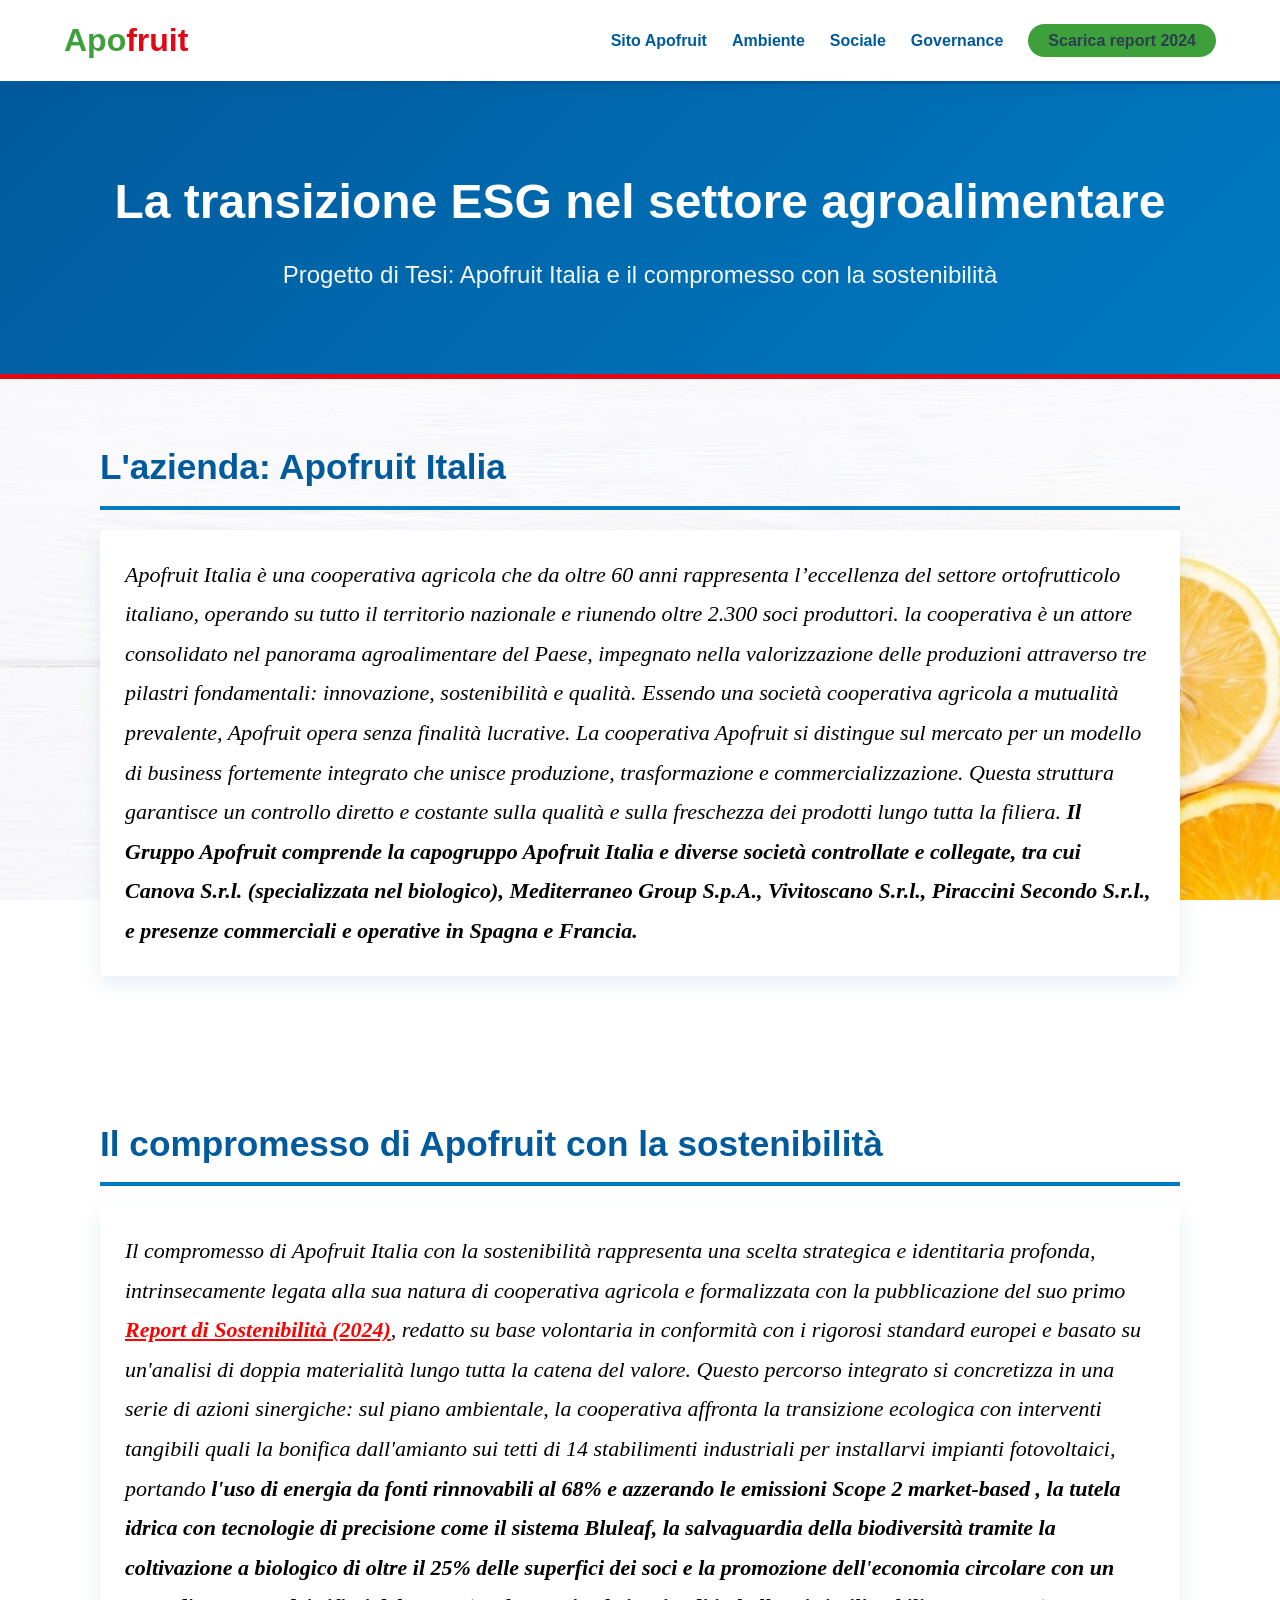
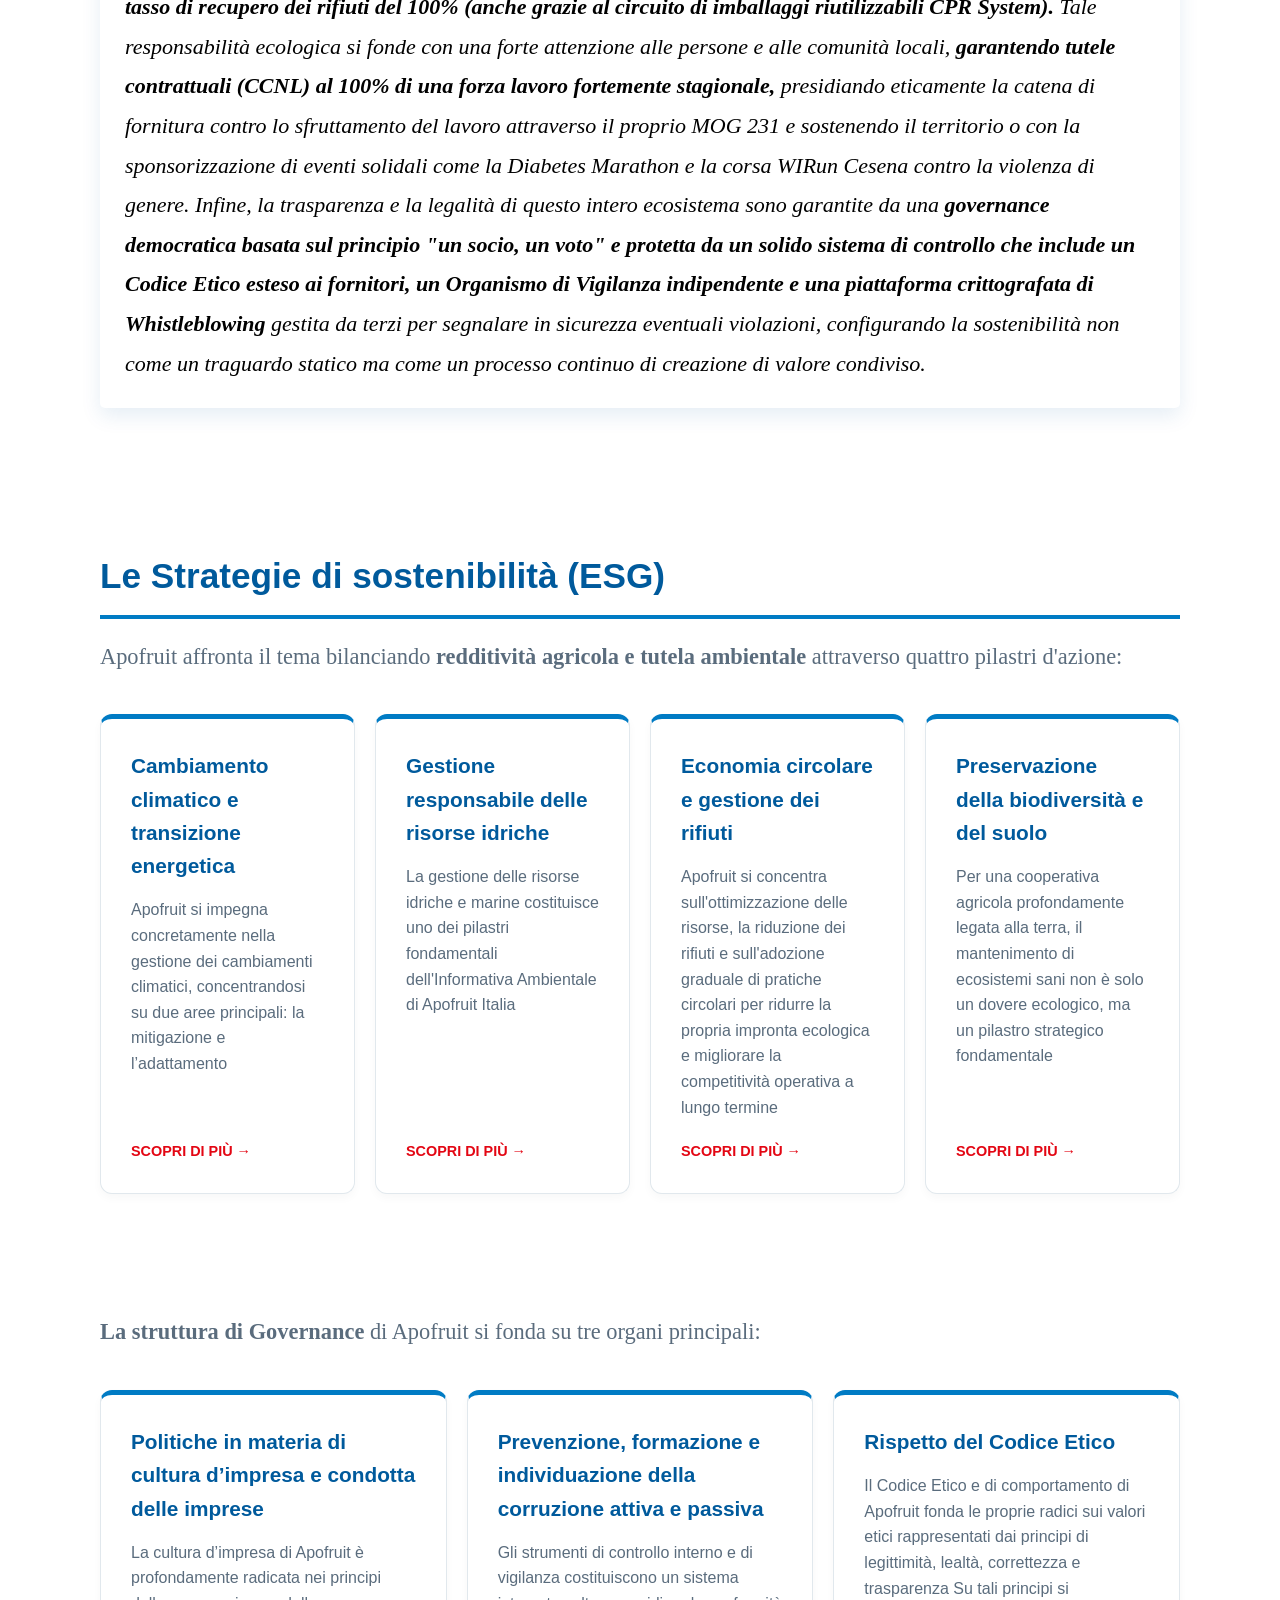
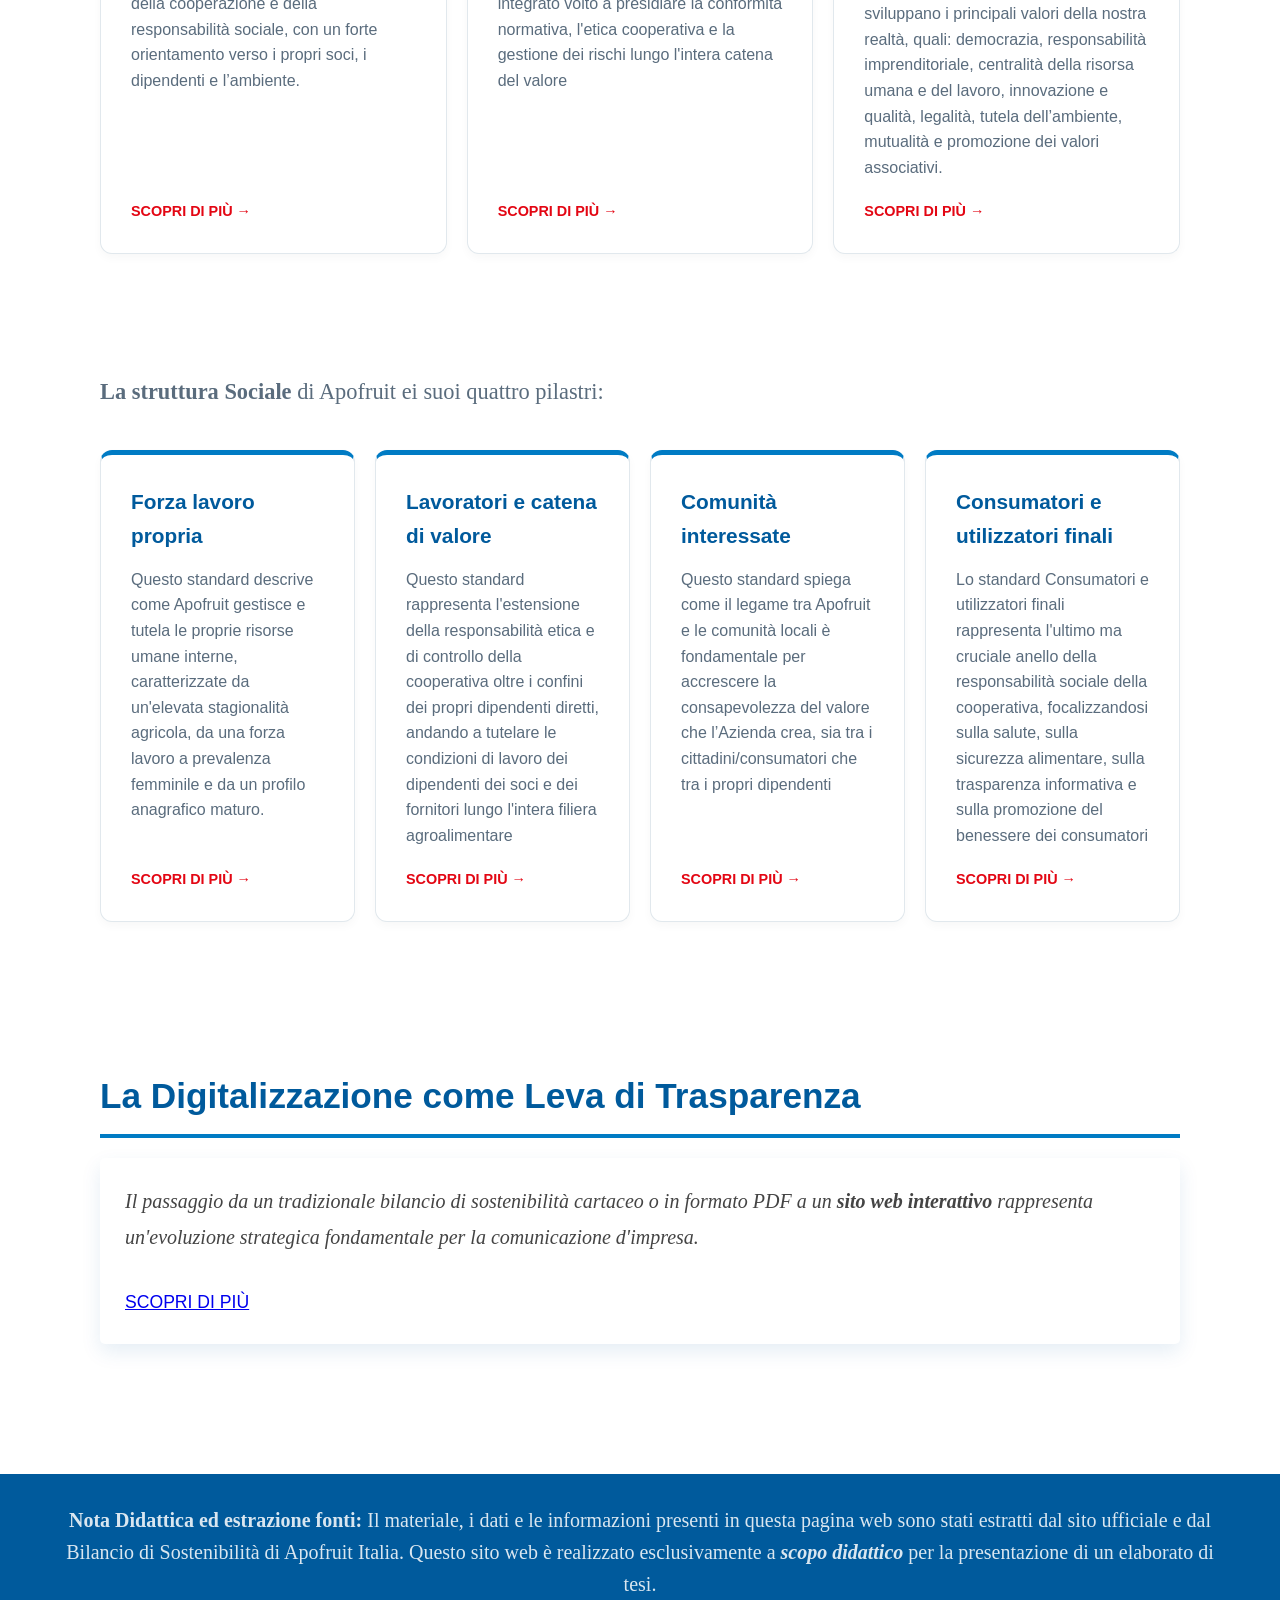
==== index.html @ c184e662 "Add files via upload" ====
<!DOCTYPE html>
<html lang="it">
<head>
    <meta charset="UTF-8">
    <meta name="viewport" content="width=device-width, initial-scale=1.0"> <!-- Rende il sito responsive -->
    <title>Apofruit - Progetto di Tesi</title>
    <link rel="icon" href="img/icon.jpg" type="image/jpg">
    <!-- Collegamento al file CSS per separare stile e struttura -->
    <link rel="stylesheet" href="style.css">
    
</head>
<body>

    <!-- Barra orizzontale in alto -->
    <nav class="navbar">
        <!-- 4. Logo Apofruit -->
        <div class="logo-container">
            <a href="https://www.apofruit.it/" target="_blank" class="logo">Apo<span>fruit</span></a>
        </div>
        
        <!-- Link di navigazione-->
        <ul class="nav-links">
            <li><a href="https://www.apofruit.it/" target="_blank">Sito Apofruit</a></li>
            <li><a href="#ambiente">Ambiente</a></li> <!-- collegamento a sezione ambiente tramite id-->
            <li><a href="#sociale">Sociale</a></li> <!-- collegamento a sezione sociale tramite id-->
            <li><a href="#governance">Governance</a></li><!-- collegamento a sezione governance tramite id-->
            <li><a href="doc/Report2024.pdf" target="_blank" class="download-btn">Scarica report 2024</a></li>
        </ul>
    </nav>

    <!-- Intestazione del sito -->
    <header class="hero">
        <!--Titolo tesi -->
        <h1>La transizione ESG nel settore agroalimentare</h1>
        <!--Sottotitolo tesi -->
        <h2>Progetto di Tesi: Apofruit Italia e il compromesso con la sostenibilità</h2>
    </header>

    <!-- Contenitore principale per le sezioni -->
    <main class="container">
        
        <!--Sezione: L'azienda: Apofruit Italia -->
        <section id="azienda" class="content-section">
            <h2 class="section-title">L'azienda: Apofruit Italia</h2>
            <div class="text-box">
                <p class="p">Apofruit Italia è una cooperativa agricola che da oltre 60 anni rappresenta l’eccellenza del settore ortofrutticolo italiano, operando su tutto il territorio nazionale e riunendo oltre 
                   2.300 soci produttori. la cooperativa è un attore consolidato nel panorama agroalimentare del Paese, impegnato nella valorizzazione delle produzioni attraverso tre pilastri fondamentali: innovazione,
                   sostenibilità e qualità. Essendo una società cooperativa agricola a mutualità prevalente, Apofruit opera senza finalità lucrative. La cooperativa Apofruit si distingue sul mercato per un modello di 
                   business fortemente integrato che unisce produzione, trasformazione e commercializzazione. Questa struttura garantisce un controllo diretto e costante sulla qualità e sulla freschezza dei prodotti 
                   lungo tutta la filiera. <strong>Il Gruppo Apofruit comprende la capogruppo Apofruit Italia e diverse società controllate e collegate, tra cui Canova S.r.l. (specializzata nel biologico), Mediterraneo Group S.p.A.,
                   Vivitoscano S.r.l., Piraccini Secondo S.r.l., e presenze commerciali e operative in Spagna e Francia.</strong></p>
 
            </div>
        </section>

        <!--Sezione: Il compromesso di Apofruit con la sostenibilità, con alcuni filtri di style applicati direttamente sul codice HTML -->
        <section id="compromesso" class="content-section">
            <h2 class="section-title">Il compromesso di Apofruit con la sostenibilità</h2>
           
            <div class="text-box">
                <p class="p">Il compromesso di Apofruit Italia con la sostenibilità rappresenta una scelta strategica e identitaria profonda, intrinsecamente legata alla sua natura di cooperativa agricola e formalizzata 
                   con la pubblicazione del suo primo <strong><a href="doc/Report2024.pdf" target="_blank" style="color: red;"> Report di Sostenibilità (2024)</a></strong>, redatto su base volontaria in conformità con i rigorosi standard europei e basato su un'analisi di doppia materialità lungo 
                   tutta la catena del valore. Questo percorso integrato si concretizza in una serie di azioni sinergiche: sul piano ambientale, la cooperativa affronta la transizione ecologica con interventi 
                   tangibili quali la bonifica dall'amianto sui tetti di 14 stabilimenti industriali per installarvi impianti fotovoltaici, portando <strong>l'uso di energia da fonti rinnovabili al 68% e azzerando le 
                   emissioni Scope 2 market-based , la tutela idrica con tecnologie di precisione come il sistema Bluleaf, la salvaguardia della biodiversità tramite la coltivazione a biologico di oltre il 25% 
                   delle superfici dei soci e la promozione dell'economia circolare con un tasso di recupero dei rifiuti del 100% (anche grazie al circuito di imballaggi riutilizzabili CPR System). </strong>
                   Tale responsabilità ecologica si fonde con una forte attenzione alle persone e alle comunità locali, <strong>garantendo tutele contrattuali (CCNL) al 100% di una forza lavoro fortemente stagionale, 
                   </strong> presidiando eticamente la catena di fornitura contro lo sfruttamento del lavoro attraverso il proprio MOG 231 e sostenendo il territorio o con la sponsorizzazione di eventi solidali come la
                   Diabetes Marathon e la corsa WIRun Cesena contro la violenza di genere. Infine, la trasparenza e la legalità di questo intero ecosistema sono garantite da una <strong>governance democratica basata sul 
                   principio "un socio, un voto" e protetta da un solido sistema di controllo che include un Codice Etico esteso ai fornitori, un Organismo di Vigilanza indipendente e una piattaforma crittografata 
                   di Whistleblowing</strong> gestita da terzi per segnalare in sicurezza eventuali violazioni, configurando la sostenibilità non come un traguardo statico ma come un processo continuo di creazione di valore
                   condiviso.</p>
            </div>
        </section>

        <!-- Titolo: Le Strategie di sostenibilità (ESG) -->
        <section id="ambiente" class="content-section">
            <h2 class="section-title">Le Strategie di sostenibilità (ESG)</h2>
            <!--Sottotitolo -->
            <h3 class="section-subtitle">Apofruit affronta il tema bilanciando <b>redditività agricola e tutela ambientale</b> attraverso quattro pilastri d'azione:</h3>
            
            <!--Sezione con 4 card (Ambiente) -->
            <div class="card-grid">
                <!-- Ogni card è un link che si apre in una nuova pagina-->
                <a href="mitigazione_climatica.html" target="_blank" class="card">
                    <h4>Cambiamento climatico e transizione energetica</h4>
                    <p class="card-text">Apofruit si impegna concretamente nella gestione dei cambiamenti climatici, concentrandosi su due aree principali: la mitigazione e l’adattamento</p>
                    <span class="read-more">Scopri di più &rarr;</span>
                </a>
                <a href="risorse_idriche.html" target="_blank" class="card">
                    <h4>Gestione responsabile delle risorse idriche</h4>
                    <p class="card-text">La gestione delle risorse idriche e marine costituisce uno dei pilastri fondamentali dell'Informativa Ambientale di Apofruit Italia</p>
                    <span class="read-more">Scopri di più &rarr;</span>
                </a>
                <a href="economia_circolare.html" target="_blank" class="card">
                    <h4>Economia circolare e gestione dei rifiuti</h4>
                    <p class="card-text">Apofruit si concentra sull'ottimizzazione delle risorse, la riduzione dei rifiuti e sull'adozione graduale di pratiche circolari per ridurre la propria impronta 
                        ecologica e migliorare la competitività operativa a lungo termine</p>
                    <span class="read-more">Scopri di più &rarr;</span>
                </a>
                <a href="biodiversita.html" target="_blank" class="card">
                    <h4>Preservazione della biodiversità e del suolo</h4>
                    <p class="card-text">Per una cooperativa agricola profondamente legata alla terra, il mantenimento di ecosistemi sani non è solo un dovere ecologico, ma un pilastro strategico fondamentale</p>
                    <span class="read-more">Scopri di più &rarr;</span>
                </a>
            </div>
        </section>

        <!-- Sezione Governance -->
        <section id="governance" class="content-section">
         
            <h3 class="section-subtitle"><b>La struttura di Governance</b> di Apofruit si fonda su tre organi principali:</h3>
            <div class="card-grid">
                <a href="cultura_impresa.html" target="_blank" class="card">
                    <h4>Politiche in materia di cultura d’impresa e condotta delle imprese</h4>
                    <p class="card-text">La cultura d’impresa di Apofruit è profondamente radicata nei principi della cooperazione e della responsabilità sociale, con un forte orientamento verso 
                        i propri soci, 
                        i dipendenti e l’ambiente. </p>
                    <span class="read-more">Scopri di più &rarr;</span>
                </a>
                <a href="prev_corruzione.html" target="_blank" class="card">
                    <h4>Prevenzione, formazione e individuazione della corruzione attiva e passiva</h4>
                    <p class="card-text">Gli strumenti di controllo interno e di vigilanza costituiscono un sistema integrato volto a presidiare la conformità normativa, l'etica cooperativa e la 
                        gestione dei rischi lungo l'intera catena del valore</p>
                    <span class="read-more">Scopri di più &rarr;</span>
                </a>
                <a href="cod_etico.html" target="_blank" class="card">
                    <h4>Rispetto del Codice Etico</h4>
                    <p class="card-text">Il Codice Etico e di comportamento di Apofruit fonda le proprie radici sui valori etici rappresentati dai principi di legittimità, lealtà, correttezza e trasparenza
                        Su tali principi si sviluppano i principali valori della nostra realtà, quali: democrazia, responsabilità imprenditoriale, centralità della risorsa umana e del lavoro, innovazione e
                        qualità, legalità, tutela dell’ambiente, mutualità e promozione dei valori associativi.</p>
                    <span class="read-more">Scopri di più &rarr;</span>
                </a>
            </div>
        </section>

        <!-- Sezione Sociale -->
        <section id="sociale" class="content-section" >
            <h3 class="section-subtitle"><b>La struttura Sociale</b> di Apofruit ei suoi quattro pilastri:</h3>
            <div class="card-grid">
                <a href="forza_lavoro.html" target="_blank" class="card">
                    <h4>Forza lavoro propria</h4>
                    <p class="card-text">Questo standard descrive come Apofruit gestisce e tutela le proprie risorse umane interne, caratterizzate da un'elevata stagionalità agricola, da una forza
                       lavoro a prevalenza femminile e da un profilo anagrafico maturo.</p>
                    <span class="read-more">Scopri di più &rarr;</span>
                </a>
                <a href="lavoratori_catena.html" target="_blank" class="card">
                    <h4>Lavoratori e catena di valore</h4>
                    <p class="card-text">Questo standard rappresenta l'estensione della responsabilità etica e di controllo della cooperativa oltre i confini dei propri dipendenti diretti, andando a 
                        tutelare le condizioni di lavoro dei dipendenti dei soci e dei fornitori lungo l'intera filiera agroalimentare</p>
                    <span class="read-more">Scopri di più &rarr;</span>
                </a>
                <a href="comunita.html" target="_blank" class="card">
                    <h4>Comunità interessate</h4>
                    <p class="card-text">Questo standard spiega come il legame tra Apofruit e le comunità locali è fondamentale per accrescere la consapevolezza del valore che l’Azienda crea, sia tra i 
                                        cittadini/consumatori che tra i propri dipendenti</p>
                    <span class="read-more">Scopri di più &rarr;</span>
                </a>
                <a href="consumatori.html" target="_blank" class="card">
                    <h4>Consumatori e utilizzatori finali</h4>
                    <p class="card-text">Lo standard Consumatori e utilizzatori finali rappresenta l'ultimo ma cruciale anello della responsabilità sociale della cooperativa, focalizzandosi sulla salute, 
                        sulla sicurezza alimentare, sulla trasparenza informativa e sulla promozione del benessere dei consumatori</p>
                    <span class="read-more">Scopri di più &rarr;</span>
                </a>
            </div>
        </section>
            <br>
    <section id="compromesso" class="content-section">
        <h2 class="section-title" style="text-align: center;">La Digitalizzazione come Leva di Trasparenza</h2>
           
    <div class="text-box">
         <p class="format_stlist">Il passaggio da un tradizionale bilancio di sostenibilità cartaceo o in formato PDF a un <B>sito web interattivo</B> rappresenta un'evoluzione strategica fondamentale per la 
            comunicazione d'impresa. </p><br>
        <p style="color: #e30613;"><a href="conc_finali.html" target="_blank">SCOPRI DI PIÙ</a></p>
         
   </div>
   </section>            
            
     
          
    </main>

    <!--Piede di pagina (Footer) -->
    <footer class="site-footer">
        <p><strong>Nota Didattica ed estrazione fonti:</strong> Il materiale, i dati e le informazioni presenti in questa pagina web sono stati estratti dal sito ufficiale e dal Bilancio di 
            Sostenibilità di Apofruit Italia. Questo sito web è realizzato esclusivamente a <i><strong>scopo didattico</strong></i> per la presentazione di un elaborato di tesi.</p>
    </footer>

</body>
</html>
---- style.css ----
/* VARIABILI PER DEFINIRE COLORI (ISPIRATO A SITO MELINDA e APOFRUIT)*/
:root {
    --melinda-light-blue: #007bc4;
    --melinda-yellow: #ffc107;
    --melinda-red: #e30613;
    --melinda-green: #3ea03b;
    --melinda-blue: #005a9c;
    --bg-white: #ffffff;
    --com-verd:hwb(118 4% 49%);
    --text-dark: #2c3e50;
    --text-muted: #5a6c7d;
    --font-family: 'Helvetica Neue', Arial, sans-serif;
    --box-shadow: 0 8px 20px rgba(0, 90, 156, 0.1);
}

* { margin: 0; padding: 0; box-sizing: border-box; }

/* REGOLE DI BASE  */

body {
    font-family: var(--font-family); /* considera il font arial, sans-serif assegnato come variabile */
    color: var(--text-dark); /* define il colore*/
    background-color: var(--bg-white); /* colore di sfondo */
    line-height: 1.6; /* definisce interlinea*/
    background-image: url(img/body_background.jpg); /*scelta immagine di sfondo*/
    background-size: cover; /*l'immagine copre lo intero sfondo */
    background-position: center; /*centra l'immagine */
    background-attachment: fixed; /*blocca l'immagine sullo sfondo */
}

/* BARRA DI NAVIGAZIONE */

.navbar {
    display: flex; 
    justify-content: space-between; /*sistema elementi interni verso i lati opposti*/
    align-items: center;
    background-color: var(--bg-white); 
    padding: 15px 5%;
    position: sticky;  /*la bara rimane bloccata senza scomparire*/
    top: 0; z-index: 1000; /* define il punto dove si blocca la barra e la porta in primo piano*/
    box-shadow: 0 4px 12px rgba(0,0,0,0.05); /*define una leggera ombra sfocata*/
    border-bottom: 3px solid var(--melinda-blue); /*disegna una linea spessa 3px con il colore melinda-blue*/
}
.logo-container .logo { 
    font-size: 2rem; /*dimensione 2 volte quelle di base*/
    font-weight: 800; 
    color: var(--melinda-green);
    text-decoration: none;
 }
.logo-container .logo span { 
    color: var(--melinda-red); 
}
.nav-links { 
    list-style: none; 
    display: flex; 
    gap: 25px; 
    align-items: center; 
}
.nav-links a { 
    text-decoration: none; 
    color: var(--melinda-blue); 
    font-weight: 600; 
    font-size: 1rem; 
}
.nav-links .download-btn { 
    background-color: var(--melinda-green); 
    color: var(--text-dark); 
    padding: 8px 20px; 
    border-radius: 25px; 
    font-weight: bold; 
}
/* CLASSI PER NUOVE MODIFICHE AL FORMATO */

/*classe che define caratteristiche visive del pulsante btn-ritorno*/
.btn-ritorno { 
  display: inline-block;
  padding: 12px 24px;
  background-color: var(--melinda-green);
  color: white;
  text-decoration: none;
  border-radius: 6px;
  font-weight: bold;
  transition: background 0.3s ease;
}

/*classe che define caratteristiche visive delle liste*/
.format_stlist{
    font-family: 'Times New Roman', Times, serif;
    font-size: 20px;
    font-style: italic;
    
}

/*classe che define caratteristiche visive dei titoli (tema) */
.format_tematit{
    font-family: 'Times New Roman', Times, serif;
    font-size: 24px;
    font-weight: bold;
}

/*classe che define caratteristiche visive di determinati paragrafi*/
.text-box .paragspec{
    font-style: italic;
    font-size: 20px;
    font-family: 'Times New Roman', Times, serif;
    color: var(--com-verd);
}
/*/*classe che define caratteristiche visive dei tab <p> dentro i textbox*/
.text-box .p{
    font-style: italic;
    font-size: 22px;
    font-family: 'Times New Roman', Times, serif;
    color: black;
}


/* HEADER (HERO SECTION) */

.hero { 
    background: linear-gradient(135deg, var(--melinda-blue) 0%, var(--melinda-light-blue) 100%); /*imposta lo sfondo sfumato in diagonale di 135º*/
    color: var(--bg-white); 
    text-align: center; 
    padding: 80px 20px; 
    border-bottom: 5px solid var(--melinda-red); 
}
.hero h1 { 
    font-size: 3rem; 
    margin-bottom: 15px; 
    font-weight: 800; 
}
.hero h2 { font-size: 1.5rem; font-weight: 400; opacity: 0.95; } /*formatta titolo h2*/

/* LAYOUT DELLE SEZIONI E CONTENUTI */

.container { 
    max-width: 1200px; margin: 0 auto; /*define dimensioni del container e margini*/
}
.content-section {
    padding: 60px 5%; 
}
.section-title { 
    color: var(--melinda-blue); 
    font-size: 2.2rem; 
    margin-bottom: 20px; 
    padding-bottom: 10px; 
    border-bottom: 4px solid var(--melinda-light-blue); 
    display:flex;

}
.section-subtitle { 
    color: var(--text-muted); 
    font-size: 1.4rem; 
    margin-bottom: 40px; 
    font-weight: 400; 
    font-family: 'Times New Roman', Times, serif;
}
.text-box { 
    background-color: var(--bg-white); 
    padding: 25px; 
    border-radius: 5px; 
    box-shadow: var(--box-shadow); 
    color: #444; 
    font-size: 1.1rem; 
    line-height: 1.8; 
    margin-bottom: 20px; 
}

/* SISTEMA A GRIGLIA PER LE CARD */

.card-grid { 
    display: grid; /*modello CSS Grid*/
    grid-template-columns: repeat(auto-fit, minmax(250px, 1fr)); /*disporre le colonne in modo automatico*/
    gap: 20px; /*spazio vuoto 20px*/
    margin-top: 20px; /*margine superiore 20px */
}
/*classe per formattare le card*/
.card { 
    background-color: var(--bg-white); 
    border: 1px solid #e1e8ed; 
    border-radius: 12px; padding: 30px; 
    text-decoration: none; 
    display: flex; 
    flex-direction: column; 
    border-top: 5px solid var(--melinda-light-blue); 
    box-shadow: 0 4px 10px rgba(0,0,0,0.03); 
}
/*effetto visivo al passare il puntatore sopra ogni card */
.card:hover { 
    transform: translateY(-5px); /*sposta la card 5px lungo l'asse verticale (y)*/
    box-shadow: var(--box-shadow); 
    border-top-color: var(--melinda-green); 
}
.card h4 { 
    font-size: 1.3rem; 
    color: var(--melinda-blue); 
    margin-bottom: 15px; 
}
.card-text { 
    color: var(--text-muted); 
    flex-grow: 1; 
    margin-bottom: 20px; 
}
.read-more { 
    font-weight: bold; 
    color: var(--melinda-red); 
    font-size: 0.9rem; 
    text-transform: uppercase; 
}

/*DEFINE ASPETTO DEL FOOTER */

.site-footer { 
    background-color: var(--melinda-blue); 
    font-family: 'Times New Roman', Times, serif;
    color: var(--bg-white); 
    text-align: center; 
    padding: 30px 5%; 
    margin-top: 50px; 
    font-size: 20px; 
}

.site-footer p {
    opacity: 0.85;
}

/* IMPOSTA IL COLORE DI FONDO PER OGNI PAGINA*/

.bg-clima { 
    background-color: #f4f9f4; 
}
.bg-idrico {
     background-color: #eef7fa; 
    }
.bg-circolare { 
    background-color: #fcf9f2; 
}
.bg-biodiversita { 
    background-color: #f1f8ed; 
}
.bg-cultura { 
    background-color: #f5f5f5; 
}
.bg-codetico { 
    background-color: #fefcfb; 
}
.bg-corruzione { 
    background-color: #fdfaf6; 
}
.bg-forza {
    background-color: #fdfbf7; 
}
.bg-catena { 
    background-color: #f4f6f9; 
}
.bg-comunita { 
    background-color: #fff9f5; 
}
.bg-consumatori { 
    background-color: #f8fbf4; 
}
.bg-concfinali{ 
    background-color: #f1f8ed; 
}
.subpage-content { 
    background-color: rgba(255, 255, 255, 0.95); 
    padding: 40px; 
    border-radius: 12px; 
    box-shadow: 0 10px 30px rgba(0, 0, 0, 0.1);
    margin: 40px auto;
    max-width: 900px;
 }

 /*REGOLA I MARGINI DELLE LISTE <UL> E <LI> */

.subpage-content ul { 
    margin-left: 20px;
    margin-top: 15px; 
    margin-bottom: 15px; 
}

.subpage-content li { 
    margin-bottom: 10px; 
}

/* MEDIA QUERIES (ADATTABILITÀ SUI DISPOSITIVI MOBILI) */
@media (max-width: 860px) {
    .navbar {
        flex-direction: column; /*Dispone gli elementi in verticale*/
        gap: 15px; /*Distanzia gli elementi verticali di 15 pixel*/
    }
    .nav-links {
        flex-wrap: wrap; /*permette agli elementi di disporsi su più linee*/
        justify-content: center;

    }
    .hero h1 {
        font-size: 2.2rem; /*Rimpicciolisce il testo per non farlo andare fuori dimensione*/
    }
    .alternate-bg {
        margin: 20px 0;
        border-radius: 0;
    }
}
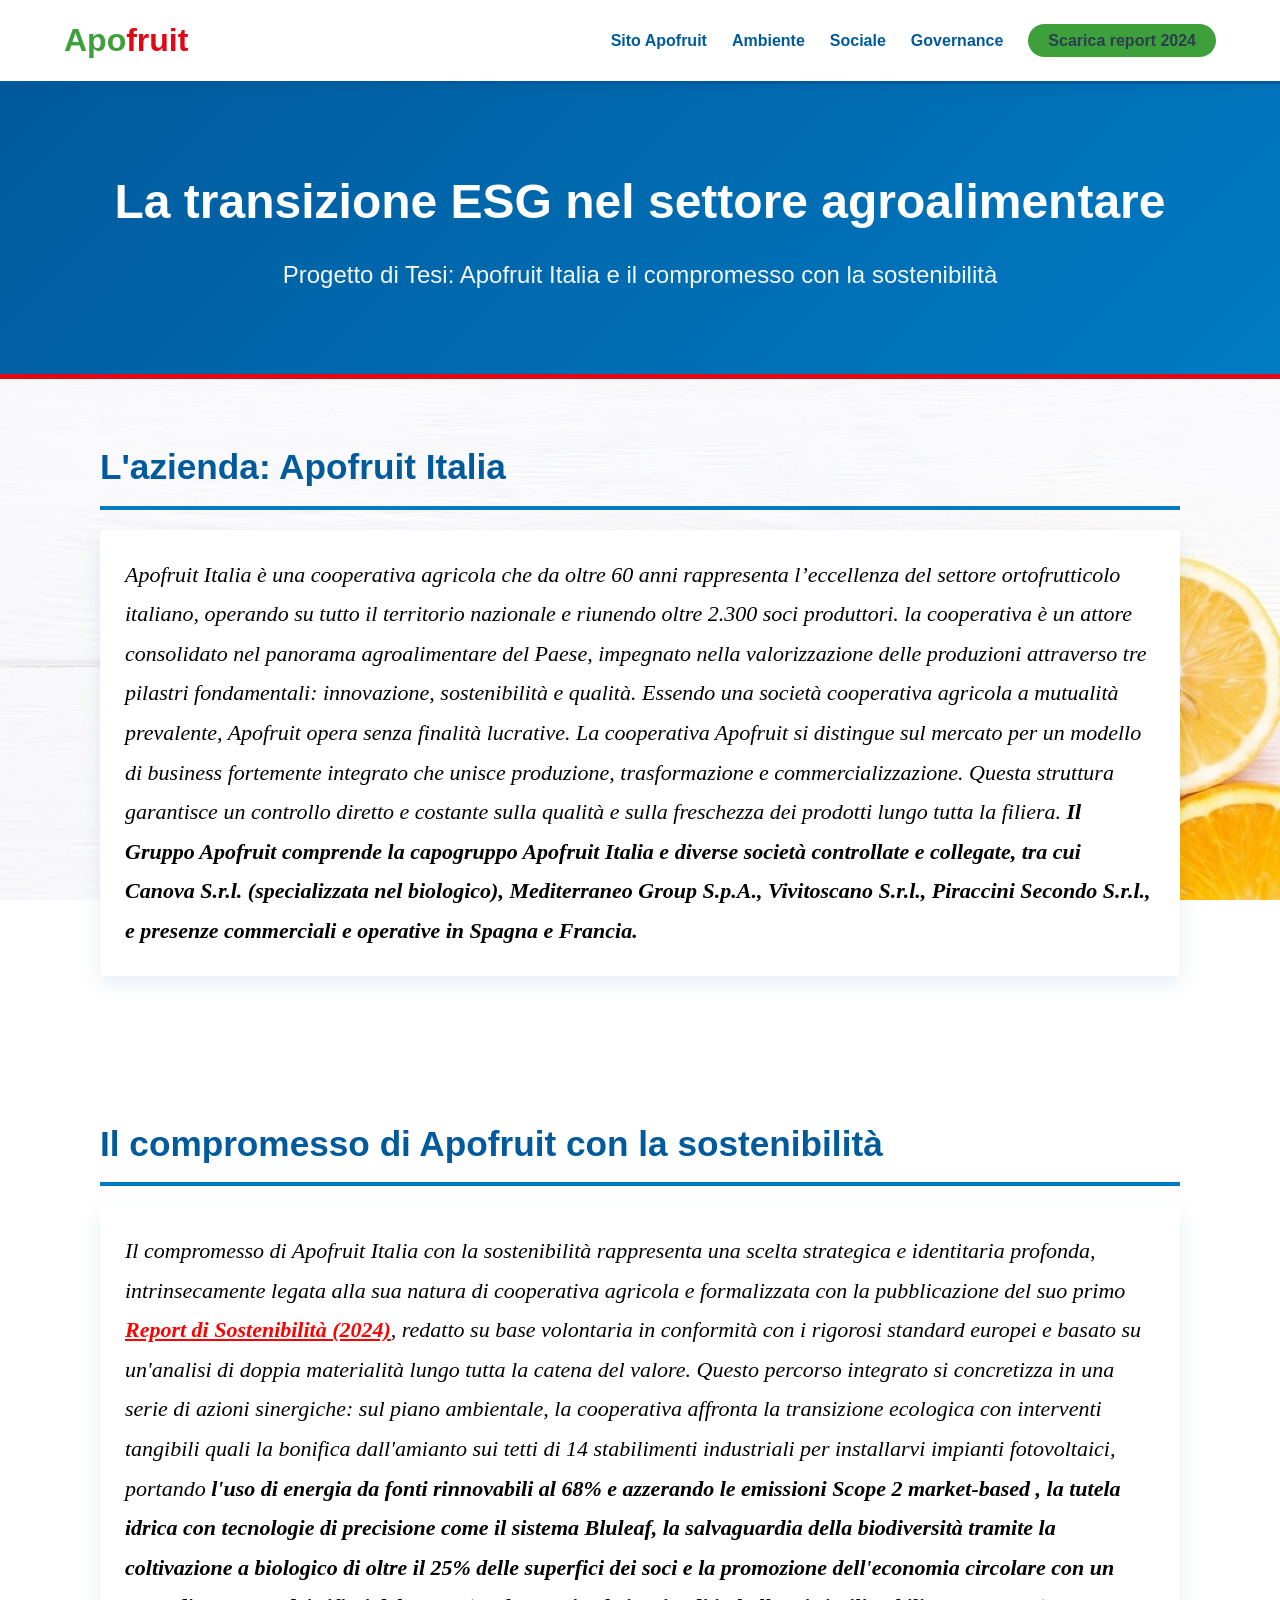
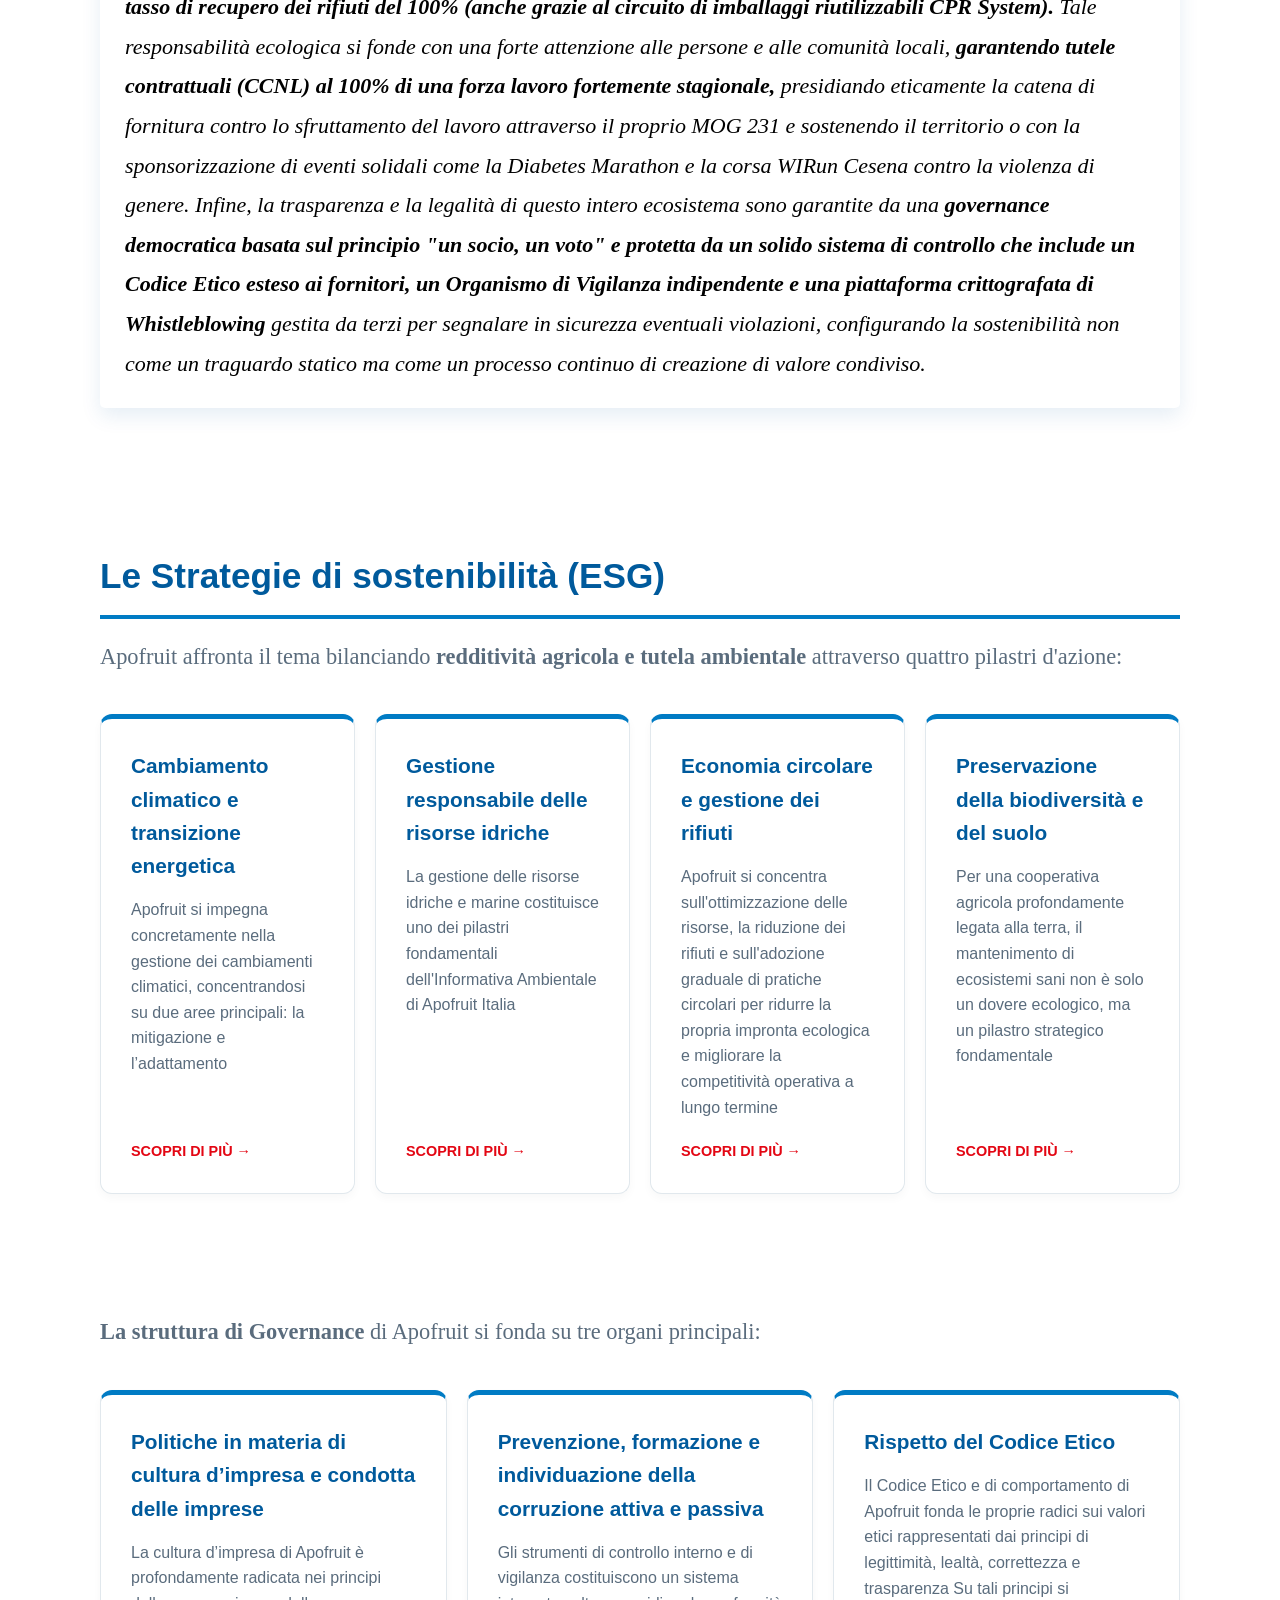
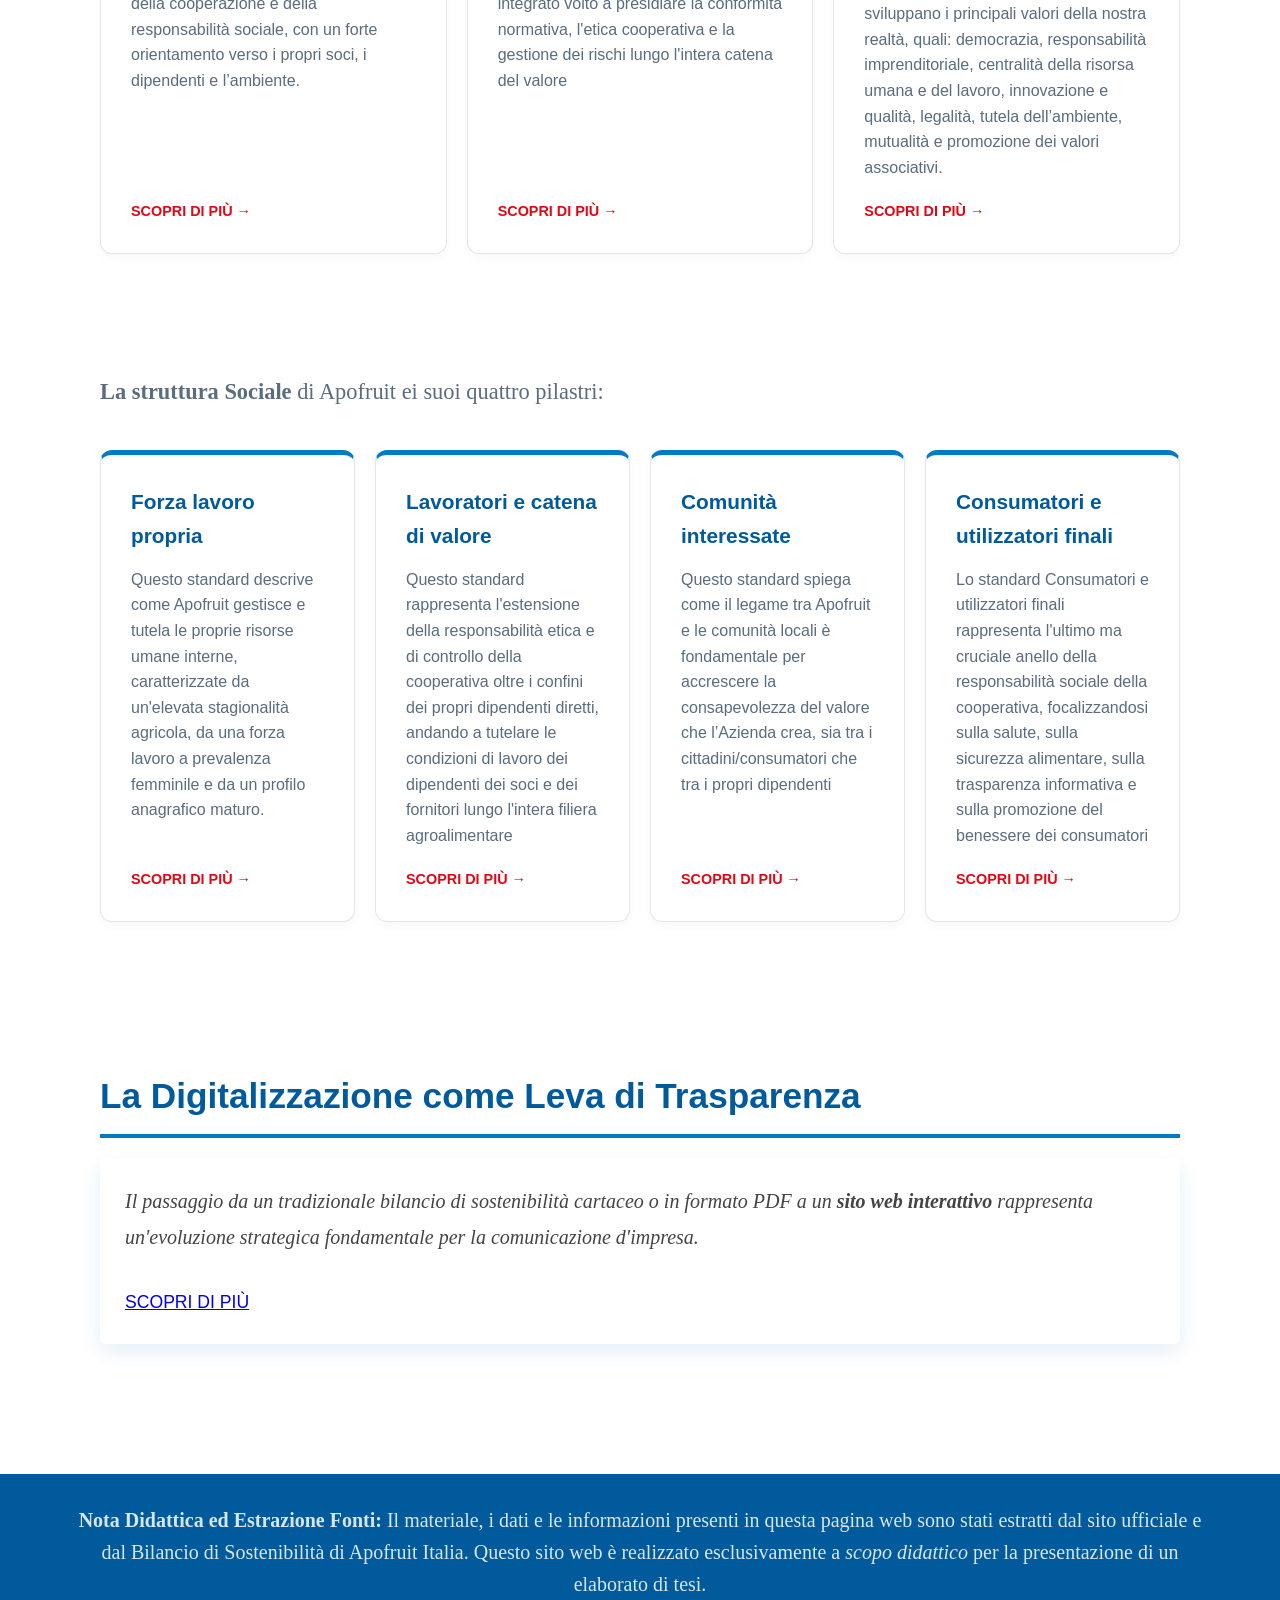
==== commit 58123a82: "Update index.html" ====
--- a/index.html
+++ b/index.html
@@ -182,8 +182,8 @@
 
     <!--Piede di pagina (Footer) -->
     <footer class="site-footer">
-        <p><strong>Nota Didattica ed estrazione fonti:</strong> Il materiale, i dati e le informazioni presenti in questa pagina web sono stati estratti dal sito ufficiale e dal Bilancio di 
-            Sostenibilità di Apofruit Italia. Questo sito web è realizzato esclusivamente a <i><strong>scopo didattico</strong></i> per la presentazione di un elaborato di tesi.</p>
+       <p><strong>Nota Didattica ed Estrazione Fonti:</strong> Il materiale, i dati e le informazioni presenti in questa pagina web sono stati estratti dal sito ufficiale e dal Bilancio di Sostenibilità 
+           di Apofruit Italia. Questo sito web è realizzato esclusivamente a <em>scopo didattico</em> per la presentazione di un elaborato di tesi.</p>
     </footer>
 
 </body>
